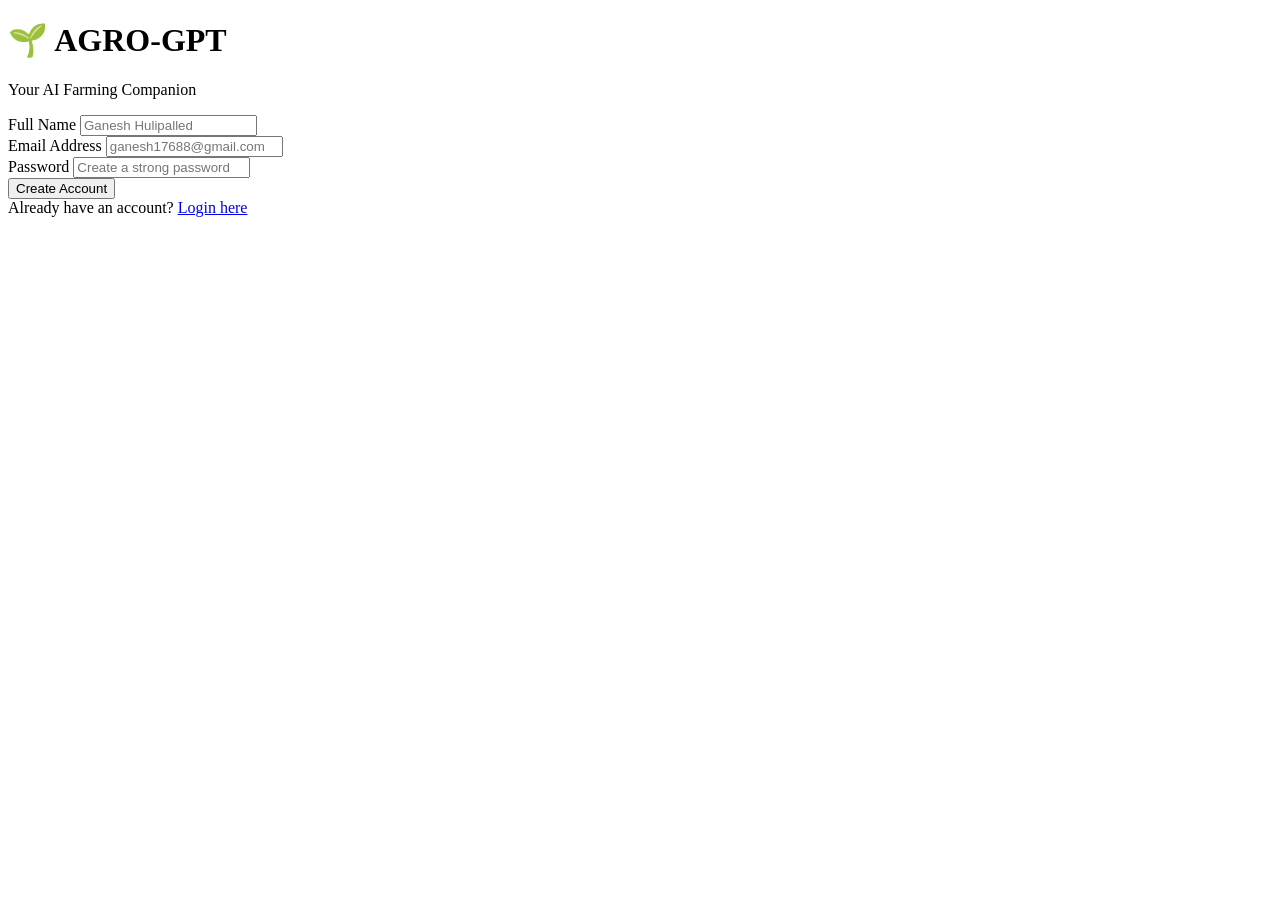
==== signup.html @ 90759d57 "Update and rename Signup.html to signup.html" ====
<!DOCTYPE html>
<html lang="en">
<head>
    <meta charset="UTF-8">
    <meta name="viewport" content="width=device-width, initial-scale=1.0">
    <title>Sign Up | AGRO-GPT</title>
    <link rel="stylesheet" href="style.css">
</head>
<body>
    <div class="auth-wrapper">
        <div class="auth-container">
            <div class="auth-header">
                <h1>🌱 AGRO-GPT</h1>
                <p>Your AI Farming Companion</p>
            </div>
            <form id="registerForm" class="form-box" onsubmit="handleAuth(event, 'register')">
                <div class="form-group">
                    <label>Full Name</label>
                    <input type="text" id="regName" placeholder="Ganesh Hulipalled" required>
                </div>
                <div class="form-group">
                    <label>Email Address</label>
                    <input type="email" id="regEmail" placeholder="ganesh17688@gmail.com" required>
                </div>
                <div class="form-group">
                    <label>Password</label>
                    <input type="password" id="regPassword" placeholder="Create a strong password" required>
                </div>
                <button type="submit" class="submit-btn">Create Account</button>
                <div class="auth-switch">
                    Already have an account? <a href="login.html">Login here</a>
                </div>
            </form>
        </div>
    </div>
    <script src="script.js"></script>
</body>
</html>
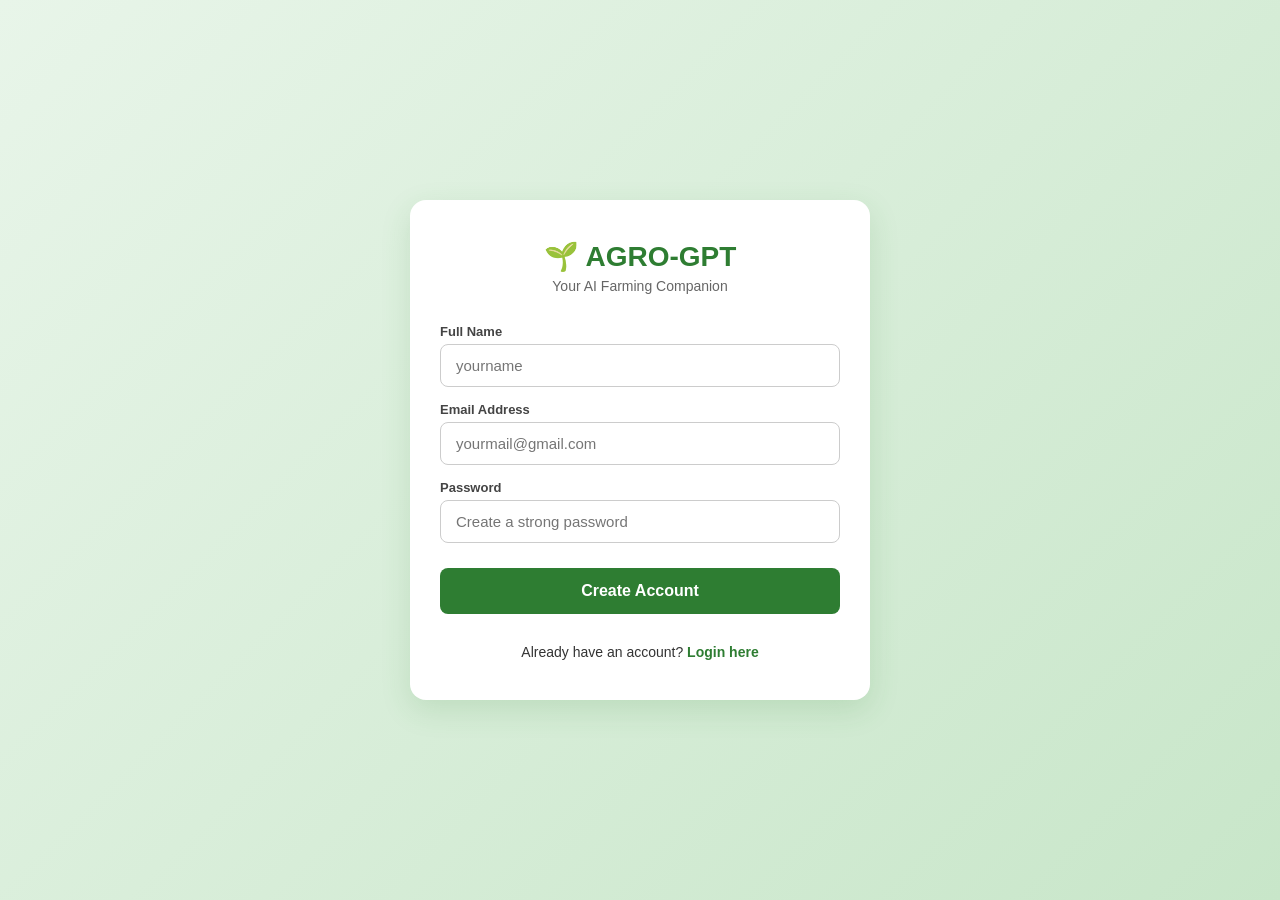
==== commit 62cd9da3: "Modify placeholder text in signup form Updated placeholder text for input fields." ====
--- a/signup.html
+++ b/signup.html
@@ -16,11 +16,11 @@
             <form id="registerForm" class="form-box" onsubmit="handleAuth(event, 'register')">
                 <div class="form-group">
                     <label>Full Name</label>
-                    <input type="text" id="regName" placeholder="Ganesh Hulipalled" required>
+                    <input type="text" id="regName" placeholder="yourname" required>
                 </div>
                 <div class="form-group">
                     <label>Email Address</label>
-                    <input type="email" id="regEmail" placeholder="ganesh17688@gmail.com" required>
+                    <input type="email" id="regEmail" placeholder="yourmail@gmail.com" required>
                 </div>
                 <div class="form-group">
                     <label>Password</label>
@@ -36,3 +36,4 @@
     <script src="script.js"></script>
 </body>
 </html>
+
--- a/style.css
+++ b/style.css
@@ -0,0 +1,73 @@
+/* GLOBAL STYLES */
+body { font-family: 'Segoe UI', Tahoma, Geneva, Verdana, sans-serif; margin: 0; padding: 0; background-color: #f4f9f4; color: #333; }
+.hidden { display: none !important; }
+
+/* AUTH VIEW STYLES (Login & Signup) */
+.auth-wrapper { display: flex; justify-content: center; align-items: center; min-height: 100vh; background: linear-gradient(135deg, #e8f5e9 0%, #c8e6c9 100%); }
+.auth-container { width: 100%; max-width: 400px; background: white; padding: 40px 30px; border-radius: 16px; box-shadow: 0 10px 30px rgba(46, 125, 50, 0.15); }
+.auth-header { text-align: center; margin-bottom: 30px; }
+.auth-header h1 { color: #2e7d32; margin: 0 0 5px 0; font-size: 28px; }
+.auth-header p { color: #666; margin: 0; font-size: 14px; }
+.form-box { display: flex; flex-direction: column; gap: 15px; }
+.form-group { display: flex; flex-direction: column; gap: 5px; }
+.form-group label { font-size: 13px; font-weight: bold; color: #444; }
+.form-group input { padding: 12px 15px; border: 1px solid #ccc; border-radius: 8px; font-size: 15px; transition: border-color 0.3s; }
+.form-group input:focus { border-color: #2e7d32; outline: none; }
+.submit-btn { padding: 14px; background: #2e7d32; color: white; border: none; border-radius: 8px; cursor: pointer; font-size: 16px; font-weight: bold; margin-top: 10px; transition: background 0.3s; }
+.submit-btn:hover { background: #1b5e20; }
+.auth-switch { text-align: center; margin-top: 15px; font-size: 14px; }
+.auth-switch a { color: #2e7d32; font-weight: bold; text-decoration: none; cursor: pointer; }
+.auth-switch a:hover { text-decoration: underline; }
+
+/* APP VIEW STYLES (index.html) */
+.app-wrapper { padding: 20px; }
+.app-container { max-width: 800px; margin: 0 auto; background: white; padding: 30px; border-radius: 12px; box-shadow: 0 4px 15px rgba(0,0,0,0.1); }
+
+/* HEADER & PROFILE */
+.app-header { display: flex; justify-content: space-between; align-items: center; margin-bottom: 20px; border-bottom: 2px solid #e8f5e9; padding-bottom: 15px; }
+.user-profile { display: flex; align-items: center; gap: 10px; font-weight: bold; color: #2e7d32; position: relative; cursor: pointer; padding: 5px; border-radius: 8px; transition: background 0.2s;}
+.user-profile:hover { background: #e8f5e9; }
+.profile-icon { background: #2e7d32; color: white; width: 40px; height: 40px; border-radius: 50%; display: flex; justify-content: center; align-items: center; font-size: 20px; }
+.profile-menu { display: none; position: absolute; top: 55px; left: 0; background: white; border: 1px solid #ddd; border-radius: 8px; box-shadow: 0 4px 15px rgba(0,0,0,0.1); width: 200px; z-index: 100; flex-direction: column; overflow: hidden; }
+.profile-menu.show { display: flex; }
+.menu-item { padding: 12px 15px; border: none; border-bottom: 1px solid #eee; font-size: 14px; color: #333; text-align: left; background: none; cursor: pointer; transition: background 0.2s; }
+.menu-item:hover { background: #f4f9f4; color: #2e7d32; font-weight: bold; }
+.menu-item:last-child { border-bottom: none; color: #d32f2f; }
+.app-title-container h1 { color: #2e7d32; margin: 0; }
+.lang-select { padding: 8px; border-radius: 6px; border: 1px solid #2e7d32; font-weight: bold; color: #2e7d32; outline: none; }
+
+/* WEATHER WIDGET */
+.weather-widget { background: linear-gradient(135deg, #4fc3f7 0%, #0288d1 100%); color: white; padding: 15px 20px; border-radius: 8px; display: flex; justify-content: space-between; align-items: center; margin-bottom: 25px; box-shadow: 0 4px 10px rgba(2, 136, 209, 0.2); }
+.weather-info h3 { margin: 0 0 5px 0; font-size: 18px; }
+.weather-info p { margin: 0; font-size: 14px; opacity: 0.9; }
+.weather-temp { font-size: 32px; font-weight: bold; }
+
+/* MODALS */
+.modal-overlay { display: none; position: fixed; top: 0; left: 0; width: 100%; height: 100%; background: rgba(0,0,0,0.5); z-index: 200; justify-content: center; align-items: center; }
+.modal-content { background: white; padding: 25px; border-radius: 12px; width: 90%; max-width: 450px; max-height: 80vh; overflow-y: auto; box-shadow: 0 10px 30px rgba(0,0,0,0.2); }
+.modal-header { display: flex; justify-content: space-between; align-items: center; border-bottom: 2px solid #e8f5e9; padding-bottom: 10px; margin-bottom: 15px; }
+.modal-header h3 { margin: 0; color: #2e7d32; }
+.close-btn { background: #f4f9f4; border: none; font-size: 16px; cursor: pointer; color: #333; border-radius: 50%; width: 30px; height: 30px; display: flex; justify-content: center; align-items: center; font-weight: bold;}
+.close-btn:hover { background: #e8f5e9; color: #d32f2f; }
+.history-item { padding: 12px; border-bottom: 1px solid #eee; font-size: 15px; background: #fafafa; margin-bottom: 8px; border-radius: 6px; }
+.history-time { font-size: 12px; color: #888; display: block; margin-bottom: 4px; }
+
+/* VISION & CHAT STYLES */
+.vision-box { background: #e8f5e9; padding: 20px; border-radius: 8px; margin-bottom: 30px; border: 1px solid #c8e6c9; }
+.vision-result { margin-top: 15px; padding: 15px; background: white; border-radius: 6px; white-space: pre-line; display: none; border-left: 4px solid #2e7d32; }
+.chat-box { border: 1px solid #ddd; border-radius: 8px; padding: 15px; height: 350px; overflow-y: auto; background: #fafafa; margin-bottom: 10px; display: flex; flex-direction: column; }
+.message { margin: 10px 0; padding: 12px 16px; border-radius: 15px; max-width: 75%; white-space: pre-line; line-height: 1.4; }
+.user-msg { background: #2e7d32; color: white; align-self: flex-end; border-bottom-right-radius: 2px; }
+.bot-msg { background: #e0e0e0; color: #333; align-self: flex-start; border-bottom-left-radius: 2px; }
+
+/* QUICK ACTIONS & BUTTONS */
+.quick-actions { display: flex; gap: 10px; margin-bottom: 15px; flex-wrap: wrap; }
+.chip { background: #e8f5e9; color: #2e7d32; border: 1px solid #c8e6c9; padding: 8px 15px; border-radius: 20px; font-size: 13px; cursor: pointer; font-weight: bold; transition: all 0.2s; }
+.chip:hover { background: #2e7d32; color: white; }
+.input-group { display: flex; gap: 8px; }
+.input-group input[type="text"] { flex: 1; padding: 12px; border: 1px solid #ccc; border-radius: 6px; font-size: 16px; }
+.input-group button, .vision-box button { padding: 12px 20px; background: #2e7d32; color: white; border: none; border-radius: 6px; cursor: pointer; font-size: 16px; font-weight: bold; }
+.mic-btn { background: #fff !important; color: #2e7d32 !important; border: 2px solid #2e7d32 !important; font-size: 20px; }
+.mic-btn.recording { background: #f44336 !important; color: white !important; border-color: #f44336 !important; animation: pulse 1.5s infinite; }
+@keyframes pulse { 0% { transform: scale(1); box-shadow: 0 0 0 0 rgba(244, 67, 54, 0.7); } 70% { transform: scale(1.05); box-shadow: 0 0 0 10px rgba(244, 67, 54, 0); } 100% { transform: scale(1); } }
+.loading { color: #2e7d32; font-style: italic; display: none; margin-top: 10px; font-weight: bold; }
